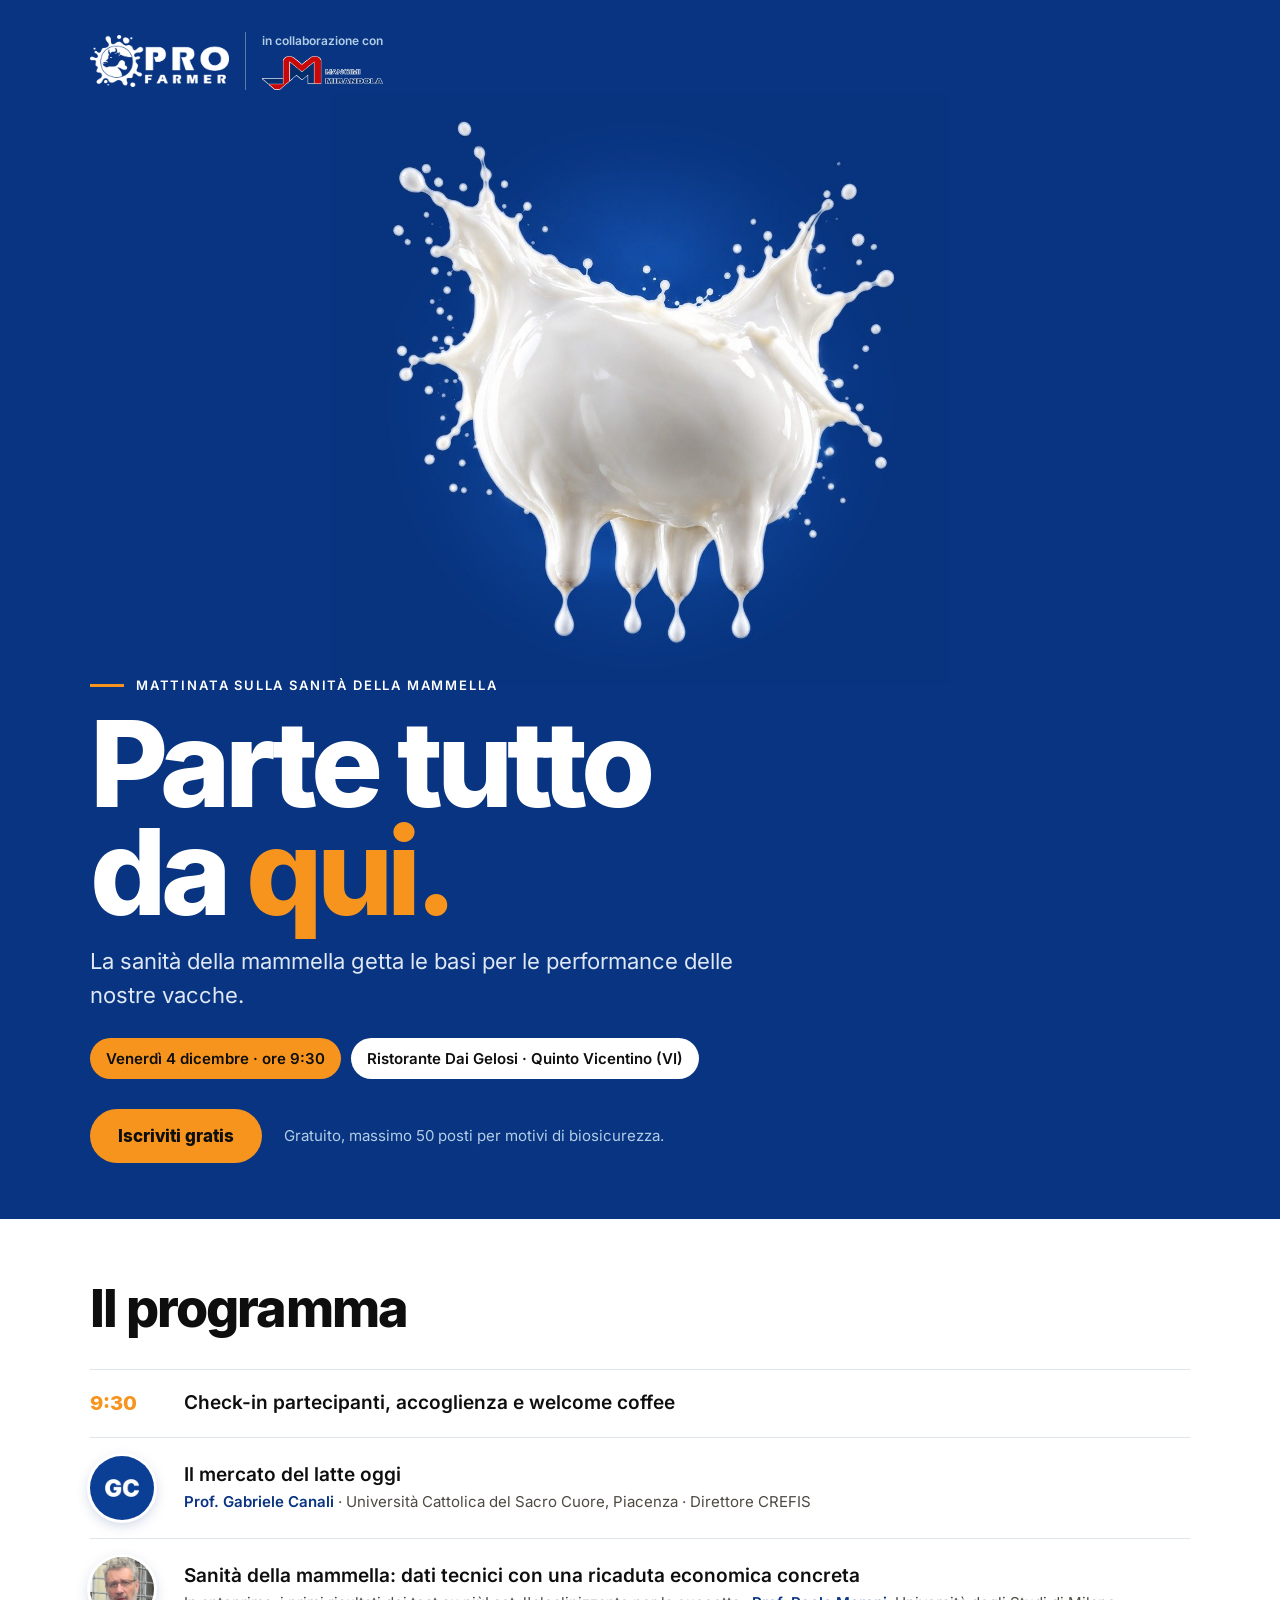
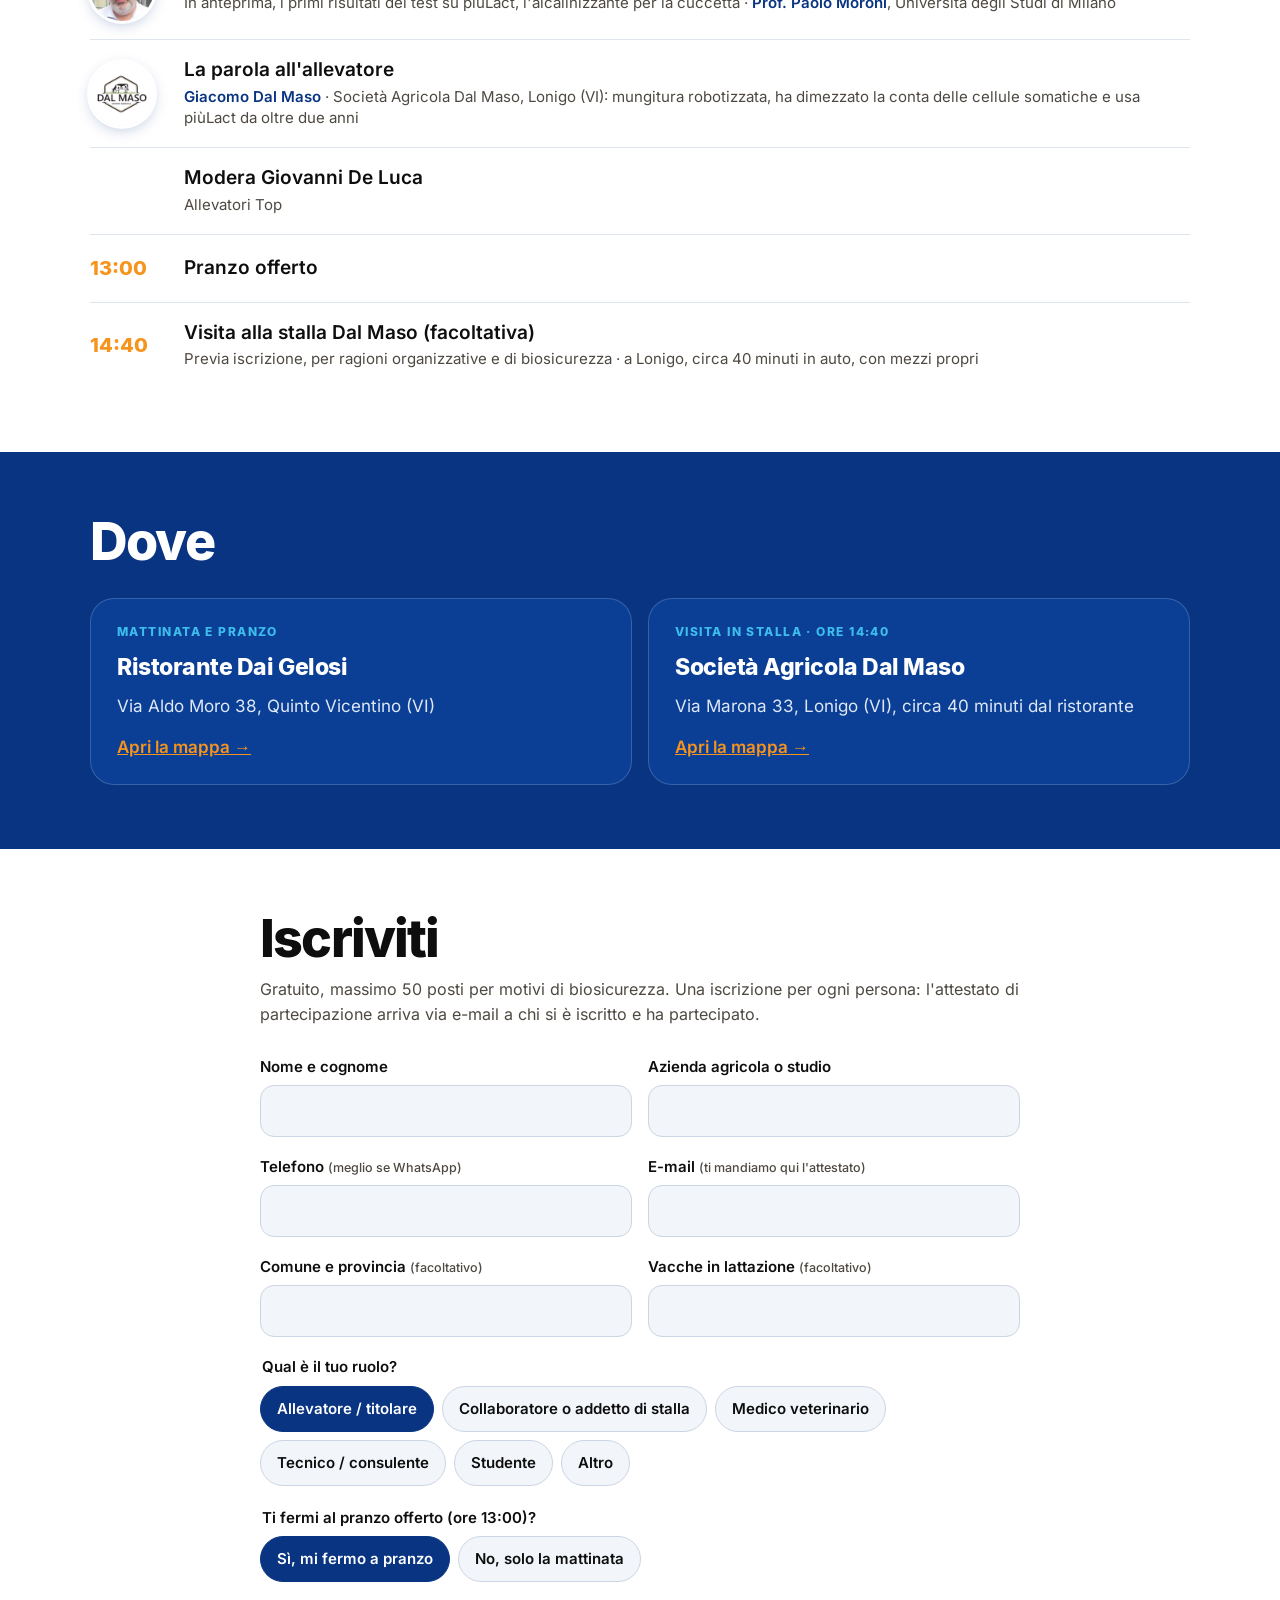
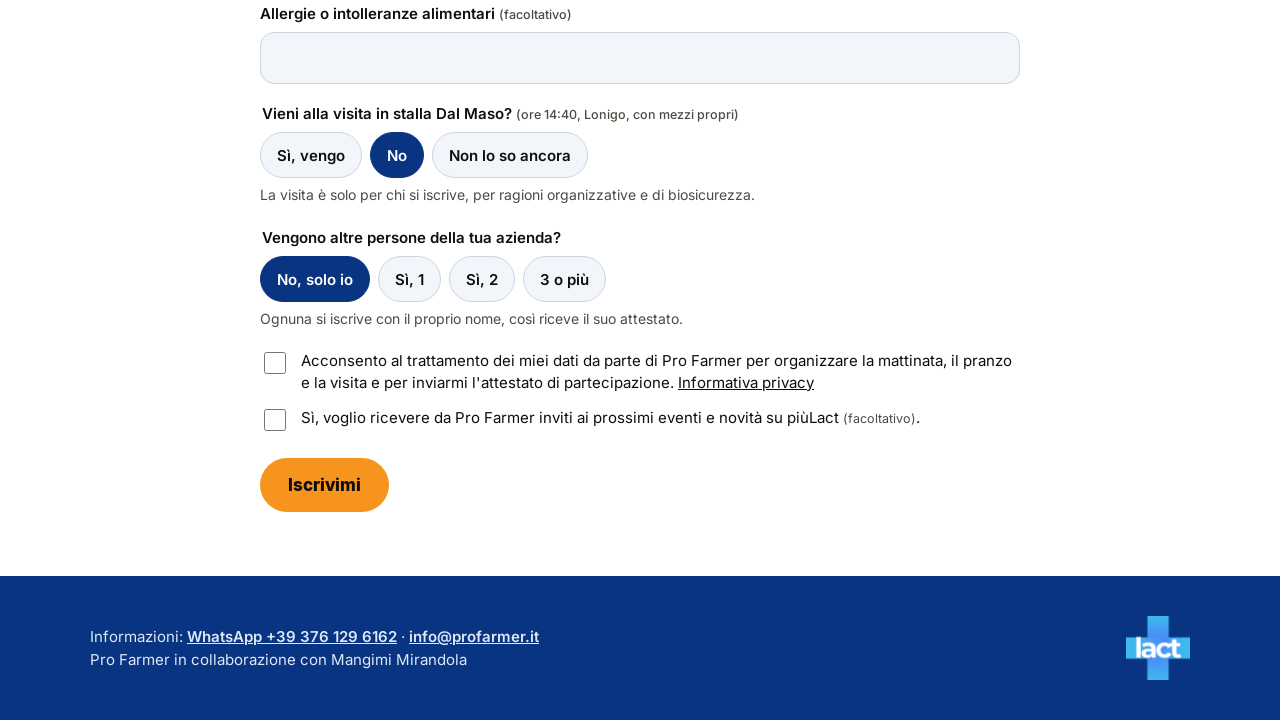
==== mammella/index.html @ c577e7bd "Pagina /mammella/: iscrizioni alla mattinata del 4/12 (Supabase) e iscritti agli eventi nella dashbo" ====
<!doctype html>
<html lang="it">
<head>
<meta charset="utf-8">
<meta name="viewport" content="width=device-width, initial-scale=1, viewport-fit=cover">
<title>Parte tutto da qui · venerdì 4 dicembre · Pro Farmer</title>
<meta name="description" content="Mattinata sulla sanità della mammella, venerdì 4 dicembre 2026 a Quinto Vicentino (VI). Pro Farmer in collaborazione con Mangimi Mirandola. Gratuito, 50 posti: iscriviti qui.">
<meta name="robots" content="noindex">
<meta name="theme-color" content="#083481">
<link rel="icon" type="image/png" sizes="32x32" href="../assets/icone/favicon-32.png">
<meta property="og:title" content="Parte tutto da qui · venerdì 4 dicembre">
<meta property="og:description" content="Mattinata sulla sanità della mammella con il prof. Canali, il prof. Moroni e l'azienda Dal Maso. Gratuito, 50 posti: iscriviti.">
<meta property="og:image" content="https://riposa.profarmer.it/mammella/anteprima.jpg">
<style>
/* Pagina di iscrizione alla mattinata del 4/12/2026, stessa grafica di locandina e social
   (Eventi/Mattinata Mammella Mirandola 2026-12-04): blu profondo, mammella di latte, arancio Pro Farmer.
   Le iscrizioni vanno alla funzione Supabase «iscrizione-evento» (tabella eventi_iscrizioni, 50 posti). */
@font-face{font-family:Inter;src:url(../assets/font/inter-400.woff2) format("woff2");font-weight:400;font-display:swap}
@font-face{font-family:Inter;src:url(../assets/font/inter-500.woff2) format("woff2");font-weight:500;font-display:swap}
@font-face{font-family:Inter;src:url(../assets/font/inter-600.woff2) format("woff2");font-weight:600 700;font-display:swap}
@font-face{font-family:Inter;src:url(../assets/font/inter-800.woff2) format("woff2");font-weight:800 900;font-display:swap}
:root{
  --blu:#083481; --blu2:#0B3F96; --notte:#05225A; --azzurro:#3DBDEC; --cielo:#B2CEE7; --arancio:#F7941D; --arancio-scuro:#E2831A;
  --inchiostro:#0E0E0E; --tenue:#4E4942; --carta:#FFFFFF; --campo:#F2F5FA; --errore:#B23A2E; --ok:#2E7D4F;
  --margine:clamp(20px,5vw,56px); --largo:1100px;
}
*{box-sizing:border-box}
html{scroll-behavior:smooth;-webkit-text-size-adjust:100%}
body{margin:0;background:var(--blu);color:#fff;font:400 17px/1.55 Inter,-apple-system,"Segoe UI",Roboto,sans-serif}
img{display:block;max-width:100%;height:auto}
a{color:inherit}
h1,h2,h3{text-wrap:balance;margin:0}
p{text-wrap:pretty}
:focus-visible{outline:3px solid var(--arancio);outline-offset:3px}
.contenitore{max-width:calc(var(--largo) + 2*var(--margine));margin:0 auto;padding:0 var(--margine)}

/* testata */
.testata{position:relative;overflow:hidden;padding:max(24px,env(safe-area-inset-top)) 0 56px}
.marchio{display:flex;align-items:center;gap:16px;padding-top:8px}
.marchio .pf{height:52px;width:auto}
.marchio .sep{width:1px;align-self:stretch;background:rgba(255,255,255,.35)}
.marchio .mm{display:flex;flex-direction:column;gap:5px}
.marchio small{font-size:12px;font-weight:600;color:var(--cielo)}
.marchio .mm img{height:34px;width:auto}
.latte{width:min(620px,100%);margin:4px auto -10px}
.occhiello{display:flex;align-items:center;gap:12px;font-size:13px;font-weight:700;letter-spacing:.14em;text-transform:uppercase}
.occhiello::before{content:"";width:34px;height:3px;background:var(--arancio);flex:none}
h1{margin-top:14px;font-size:clamp(58px,11vw,120px);font-weight:900;letter-spacing:-.05em;line-height:.9}
h1 em{font-style:normal;color:var(--arancio)}
.sotto{margin:18px 0 0;max-width:30em;font-size:clamp(18px,2vw,22px);color:#dfe8f5}
.pillole{display:flex;flex-wrap:wrap;gap:10px;margin-top:26px}
.pillola{display:inline-flex;align-items:center;padding:9px 16px;border-radius:999px;background:#fff;color:var(--inchiostro);font-weight:700;font-size:15px}
.pillola.arancio{background:var(--arancio)}
.azioni{display:flex;flex-wrap:wrap;align-items:center;gap:14px 22px;margin-top:30px}
.bottone{display:inline-flex;align-items:center;justify-content:center;min-height:54px;padding:14px 28px;border:0;border-radius:999px;background:var(--arancio);color:var(--inchiostro);font:800 17px/1.2 Inter,sans-serif;text-decoration:none;cursor:pointer;transition:background-color .2s,transform .15s}
.bottone:hover{background:var(--arancio-scuro)}
.bottone:active{transform:scale(.97)}
.bottone:disabled{opacity:.6;cursor:default}
.posti{font-size:15px;color:var(--cielo)}
.posti b{color:#fff}

section{padding:64px 0}
h2{font-size:clamp(32px,4.5vw,52px);font-weight:900;letter-spacing:-.035em;line-height:1}
.chiara{background:#fff;color:var(--inchiostro)}

/* programma */
.programma ol{list-style:none;margin:34px 0 0;padding:0}
.programma li{display:grid;grid-template-columns:76px 1fr;gap:4px 18px;align-items:center;padding:18px 0;border-top:1px solid #DFE5EE}
.programma .ora{font-weight:900;font-size:20px;color:var(--arancio)}
.programma .volto{width:64px;height:64px;border-radius:50%;object-fit:cover;box-shadow:0 0 0 3px #fff,0 4px 14px rgba(8,52,129,.25)}
.programma b{display:block;font-size:19px;line-height:1.3}
.programma small{display:block;margin-top:3px;color:var(--tenue);font-size:15px;line-height:1.45}
.programma .chi{color:var(--blu);font-weight:700}

/* dove */
.dove .due{display:grid;grid-template-columns:1fr 1fr;gap:16px;margin-top:30px}
@media(max-width:720px){.dove .due{grid-template-columns:1fr}}
.scheda{background:var(--blu2);border:1px solid rgba(255,255,255,.18);border-radius:24px;padding:24px 26px}
.scheda .tag{font-size:12px;font-weight:800;letter-spacing:.12em;text-transform:uppercase;color:var(--azzurro)}
.scheda h3{margin-top:8px;font-size:23px;font-weight:800;letter-spacing:-.02em}
.scheda p{margin:8px 0 14px;color:#dfe8f5}
.scheda a{font-weight:700;color:var(--arancio)}

/* modulo */
.modulo .contenitore{max-width:calc(760px + 2*var(--margine))}
form{margin-top:28px}
.campo{margin-bottom:18px}
.campo label,.gruppo legend{display:block;margin-bottom:7px;font-weight:700;font-size:15px}
.campo small,.gruppo legend small{font-weight:500;color:var(--tenue)}
input[type=text],input[type=email],input[type=tel],input[type=number],select{width:100%;min-height:52px;padding:12px 14px;border:1.5px solid #CBD5E3;border-radius:14px;background:var(--campo);font:500 17px Inter,sans-serif;color:var(--inchiostro)}
input:focus,select:focus{border-color:var(--blu);outline:none;background:#fff}
.due-campi{display:grid;grid-template-columns:1fr 1fr;gap:0 16px}
@media(max-width:600px){.due-campi{grid-template-columns:1fr}}
.gruppo{border:0;margin:0 0 20px;padding:0}
.scelte{display:flex;flex-wrap:wrap;gap:8px}
.scelta{position:relative}
.scelta input{position:absolute;opacity:0;inset:0}
.scelta span{display:inline-flex;align-items:center;min-height:46px;padding:10px 16px;border:1.5px solid #CBD5E3;border-radius:999px;background:var(--campo);font-weight:600;font-size:15px;cursor:pointer}
.scelta input:checked + span{border-color:var(--blu);background:var(--blu);color:#fff}
.scelta input:focus-visible + span{outline:3px solid var(--arancio);outline-offset:2px}
.nota{margin:6px 0 0;font-size:14px;color:var(--tenue)}
.consenso{display:flex;gap:12px;align-items:flex-start;margin:14px 0;font-size:15px;line-height:1.45}
.consenso input{width:22px;height:22px;margin-top:2px;flex:none;accent-color:var(--blu)}
.trappola{position:absolute;left:-9999px;height:0;overflow:hidden}
.esito{display:none;margin-top:18px;padding:18px 20px;border-radius:16px;font-weight:600}
.esito.ok{display:block;background:#E8F4EC;color:var(--ok)}
.esito.attesa{display:block;background:#FFF3E2;color:#8A4B00}
.esito.no{display:block;background:#FBEAE8;color:var(--errore)}

footer{padding:40px 0 calc(40px + env(safe-area-inset-bottom));font-size:15px;color:#dfe8f5}
footer .riga{display:flex;flex-wrap:wrap;align-items:center;justify-content:space-between;gap:20px}
footer img{height:64px;width:auto}
footer a{font-weight:700}
@media(max-width:480px){.occhiello{font-size:11px;letter-spacing:.1em}.occhiello::before{width:22px}.pillola{font-size:14px;padding:8px 13px}}
@media(prefers-reduced-motion:reduce){html{scroll-behavior:auto}.bottone{transition:none}}
</style>
</head>
<body>

<header class="testata">
  <div class="contenitore">
    <div class="marchio">
      <img class="pf" src="pf_bianco.png" alt="Pro Farmer" width="360" height="136">
      <span class="sep"></span>
      <span class="mm"><small>in collaborazione con</small><img src="mirandola.png" alt="Mangimi Mirandola" width="420" height="144"></span>
    </div>
    <img class="latte" src="latte.jpg" alt="Una mammella fatta di latte" width="1100" height="1050" fetchpriority="high">
    <div class="occhiello">Mattinata sulla sanità della mammella</div>
    <h1>Parte tutto<br>da <em>qui.</em></h1>
    <p class="sotto">La sanità della mammella getta le basi per le performance delle nostre vacche.</p>
    <div class="pillole">
      <span class="pillola arancio">Venerdì 4 dicembre · ore 9:30</span>
      <span class="pillola">Ristorante Dai Gelosi · Quinto Vicentino (VI)</span>
    </div>
    <div class="azioni">
      <a class="bottone" href="#iscriviti">Iscriviti gratis</a>
      <span class="posti" id="posti">Gratuito, massimo 50 posti per motivi di biosicurezza.</span>
    </div>
  </div>
</header>

<section class="programma chiara">
  <div class="contenitore">
    <h2>Il programma</h2>
    <ol>
      <li><span class="ora">9:30</span><div><b>Check-in partecipanti, accoglienza e welcome coffee</b></div></li>
      <li><img class="volto" src="canali.jpg" alt="Prof. Gabriele Canali" width="320" height="320"><div><b>Il mercato del latte oggi</b><small><span class="chi">Prof. Gabriele Canali</span> · Università Cattolica del Sacro Cuore, Piacenza · Direttore CREFIS</small></div></li>
      <li><img class="volto" src="moroni.jpg" alt="Prof. Paolo Moroni" width="320" height="320"><div><b>Sanità della mammella: dati tecnici con una ricaduta economica concreta</b><small>In anteprima, i primi risultati dei test su piùLact, l'alcalinizzante per la cuccetta · <span class="chi">Prof. Paolo Moroni</span>, Università degli Studi di Milano</small></div></li>
      <li><img class="volto" src="dalmaso.jpg" alt="Società Agricola Dal Maso" width="320" height="320"><div><b>La parola all'allevatore</b><small><span class="chi">Giacomo Dal Maso</span> · Società Agricola Dal Maso, Lonigo (VI): mungitura robotizzata, ha dimezzato la conta delle cellule somatiche e usa piùLact da oltre due anni</small></div></li>
      <li><span class="ora"></span><div><b>Modera Giovanni De Luca</b><small>Allevatori Top</small></div></li>
      <li><span class="ora">13:00</span><div><b>Pranzo offerto</b></div></li>
      <li><span class="ora">14:40</span><div><b>Visita alla stalla Dal Maso (facoltativa)</b><small>Previa iscrizione, per ragioni organizzative e di biosicurezza · a Lonigo, circa 40 minuti in auto, con mezzi propri</small></div></li>
    </ol>
  </div>
</section>

<section class="dove">
  <div class="contenitore">
    <h2>Dove</h2>
    <div class="due">
      <div class="scheda"><div class="tag">Mattinata e pranzo</div><h3>Ristorante Dai Gelosi</h3><p>Via Aldo Moro 38, Quinto Vicentino (VI)</p><a href="https://www.google.com/maps/search/?api=1&amp;query=Ristorante%20Dai%20Gelosi%2C%20via%20Aldo%20Moro%2038%2C%20Quinto%20Vicentino%20VI" target="_blank" rel="noopener">Apri la mappa →</a></div>
      <div class="scheda"><div class="tag">Visita in stalla · ore 14:40</div><h3>Società Agricola Dal Maso</h3><p>Via Marona 33, Lonigo (VI), circa 40 minuti dal ristorante</p><a href="https://maps.google.com/?q=45.404060,11.395239" target="_blank" rel="noopener">Apri la mappa →</a></div>
    </div>
  </div>
</section>

<section class="modulo chiara" id="iscriviti">
  <div class="contenitore">
    <h2>Iscriviti</h2>
    <p class="nota" style="font-size:16px;margin-top:12px">Gratuito, massimo 50 posti per motivi di biosicurezza. Una iscrizione per ogni persona: l'attestato di partecipazione arriva via e-mail a chi si è iscritto e ha partecipato.</p>
    <form id="modulo" novalidate>
      <div class="due-campi">
        <div class="campo"><label for="nome">Nome e cognome</label><input id="nome" name="nome" type="text" autocomplete="name" required maxlength="120"></div>
        <div class="campo"><label for="azienda">Azienda agricola o studio</label><input id="azienda" name="azienda" type="text" autocomplete="organization" required maxlength="200"></div>
        <div class="campo"><label for="telefono">Telefono <small>(meglio se WhatsApp)</small></label><input id="telefono" name="telefono" type="tel" autocomplete="tel" inputmode="tel" required maxlength="40"></div>
        <div class="campo"><label for="email">E-mail <small>(ti mandiamo qui l'attestato)</small></label><input id="email" name="email" type="email" autocomplete="email" inputmode="email" required maxlength="200"></div>
        <div class="campo"><label for="comune">Comune e provincia <small>(facoltativo)</small></label><input id="comune" name="comune" type="text" autocomplete="address-level2" maxlength="120"></div>
        <div class="campo"><label for="vacche">Vacche in lattazione <small>(facoltativo)</small></label><input id="vacche" name="vacche" type="number" inputmode="numeric" min="0" max="20000"></div>
      </div>
      <fieldset class="gruppo"><legend>Qual è il tuo ruolo?</legend><div class="scelte">
        <label class="scelta"><input type="radio" name="ruolo" value="allevatore" checked><span>Allevatore / titolare</span></label>
        <label class="scelta"><input type="radio" name="ruolo" value="collaboratore"><span>Collaboratore o addetto di stalla</span></label>
        <label class="scelta"><input type="radio" name="ruolo" value="veterinario"><span>Medico veterinario</span></label>
        <label class="scelta"><input type="radio" name="ruolo" value="tecnico"><span>Tecnico / consulente</span></label>
        <label class="scelta"><input type="radio" name="ruolo" value="studente"><span>Studente</span></label>
        <label class="scelta"><input type="radio" name="ruolo" value="altro"><span>Altro</span></label>
      </div><div class="campo" id="campo-altro" hidden style="margin-top:10px"><input id="ruolo_altro" name="ruolo_altro" type="text" maxlength="80" placeholder="Scrivi il tuo ruolo" aria-label="Il tuo ruolo"></div></fieldset>
      <fieldset class="gruppo"><legend>Ti fermi al pranzo offerto (ore 13:00)?</legend><div class="scelte">
        <label class="scelta"><input type="radio" name="pranzo" value="si" checked><span>Sì, mi fermo a pranzo</span></label>
        <label class="scelta"><input type="radio" name="pranzo" value="no"><span>No, solo la mattinata</span></label>
      </div></fieldset>
      <div class="campo" id="campo-allergie"><label for="allergie">Allergie o intolleranze alimentari <small>(facoltativo)</small></label><input id="allergie" name="allergie" type="text" maxlength="300"></div>
      <fieldset class="gruppo"><legend>Vieni alla visita in stalla Dal Maso? <small>(ore 14:40, Lonigo, con mezzi propri)</small></legend><div class="scelte">
        <label class="scelta"><input type="radio" name="visita" value="si"><span>Sì, vengo</span></label>
        <label class="scelta"><input type="radio" name="visita" value="no" checked><span>No</span></label>
        <label class="scelta"><input type="radio" name="visita" value="forse"><span>Non lo so ancora</span></label>
      </div><p class="nota">La visita è solo per chi si iscrive, per ragioni organizzative e di biosicurezza.</p></fieldset>
      <fieldset class="gruppo"><legend>Vengono altre persone della tua azienda?</legend><div class="scelte">
        <label class="scelta"><input type="radio" name="altri" value="0" checked><span>No, solo io</span></label>
        <label class="scelta"><input type="radio" name="altri" value="1"><span>Sì, 1</span></label>
        <label class="scelta"><input type="radio" name="altri" value="2"><span>Sì, 2</span></label>
        <label class="scelta"><input type="radio" name="altri" value="3"><span>3 o più</span></label>
      </div><p class="nota">Ognuna si iscrive con il proprio nome, così riceve il suo attestato.</p></fieldset>
      <label class="consenso"><input type="checkbox" id="privacy" required><span>Acconsento al trattamento dei miei dati da parte di Pro Farmer per organizzare la mattinata, il pranzo e la visita e per inviarmi l'attestato di partecipazione. <a href="https://www.iubenda.com/privacy-policy/12376136" target="_blank" rel="noopener">Informativa privacy</a></span></label>
      <label class="consenso"><input type="checkbox" id="novita"><span>Sì, voglio ricevere da Pro Farmer inviti ai prossimi eventi e novità su piùLact <small style="color:var(--tenue)">(facoltativo)</small>.</span></label>
      <div class="trappola" aria-hidden="true"><label for="sito">Lascia vuoto</label><input id="sito" name="sito" type="text" tabindex="-1" autocomplete="off"></div>
      <button class="bottone" type="submit" id="invia" style="margin-top:10px">Iscrivimi</button>
      <div class="esito" id="esito" role="status" aria-live="polite"></div>
    </form>
  </div>
</section>

<footer>
  <div class="contenitore riga">
    <div>Informazioni: <a href="https://wa.me/393761296162">WhatsApp +39 376 129 6162</a> · <a href="mailto:info@profarmer.it">info@profarmer.it</a><br>Pro Farmer in collaborazione con Mangimi Mirandola</div>
    <img src="piulact.png" alt="piùLact" width="260" height="260">
  </div>
</footer>

<script>
(function () {
  var URL_FUNZIONE = 'https://gmhmxybqmkcmnbjdnslz.supabase.co/functions/v1/iscrizione-evento';
  var EVENTO = 'mammella-2026-12-04';
  var $ = function (id) { return document.getElementById(id); };
  var modulo = $('modulo'), esito = $('esito'), invia = $('invia');

  // posti liberi
  fetch(URL_FUNZIONE + '?evento=' + EVENTO).then(function (r) { return r.json(); }).then(function (d) {
    if (!d || !d.ok) return;
    if (!d.aperto) { $('posti').innerHTML = '<b>Iscrizioni chiuse.</b> Scrivici su WhatsApp.'; invia.disabled = true; return; }
    if (d.liberi === 0) $('posti').innerHTML = '<b>Posti esauriti:</b> iscrivendoti entri in lista d’attesa.';
    else if (d.liberi != null && d.liberi <= 20) $('posti').innerHTML = 'Restano <b>' + d.liberi + ' posti</b> su ' + d.posti + '.';
  }).catch(function () {});

  // campi che compaiono solo quando servono
  function aggiorna() {
    var ruolo = modulo.querySelector('input[name=ruolo]:checked').value;
    $('campo-altro').hidden = ruolo !== 'altro';
    $('campo-allergie').hidden = modulo.querySelector('input[name=pranzo]:checked').value !== 'si';
  }
  modulo.addEventListener('change', aggiorna); aggiorna();

  function mostra(tipo, testo) { esito.className = 'esito ' + tipo; esito.textContent = testo; }
  function valore(n) { var c = modulo.querySelector('input[name=' + n + ']:checked'); return c ? c.value : ''; }

  modulo.addEventListener('submit', function (ev) {
    ev.preventDefault();
    var d = {
      evento: EVENTO, nome: $('nome').value, azienda: $('azienda').value, telefono: $('telefono').value, email: $('email').value,
      comune: $('comune').value, vacche: $('vacche').value, ruolo: valore('ruolo'), ruolo_altro: $('ruolo_altro').value,
      pranzo: valore('pranzo'), allergie: $('allergie').value, visita: valore('visita'), altri: valore('altri'),
      privacy: $('privacy').checked, consenso_novita: $('novita').checked, sito: $('sito').value
    };
    if (!d.nome.trim()) { $('nome').focus(); return mostra('no', 'Scrivi nome e cognome.'); }
    if (!d.azienda.trim()) { $('azienda').focus(); return mostra('no', 'Scrivi l’azienda agricola o lo studio.'); }
    if (d.telefono.replace(/\D/g, '').length < 6) { $('telefono').focus(); return mostra('no', 'Il telefono non sembra giusto.'); }
    if (!/^[^@\s]+@[^@\s]+\.[^@\s]+$/.test(d.email.trim())) { $('email').focus(); return mostra('no', 'L’e-mail non sembra giusta: ci mandiamo l’attestato.'); }
    if (!d.privacy) return mostra('no', 'Serve il consenso al trattamento dei dati per iscriverti.');
    invia.disabled = true; invia.textContent = 'Invio…';
    fetch(URL_FUNZIONE, { method: 'POST', headers: { 'Content-Type': 'application/json' }, body: JSON.stringify(d) })
      .then(function (r) { return r.json(); })
      .then(function (r) {
        if (!r.ok) { invia.disabled = false; invia.textContent = 'Iscrivimi'; return mostra('no', r.motivo || 'Non salvato: riprova tra poco.'); }
        modulo.querySelectorAll('input,button').forEach(function (x) { x.disabled = true; });
        invia.textContent = 'Fatto';
        if (r.lista_attesa) mostra('attesa', 'Grazie! I 50 posti sono già presi: sei in lista d’attesa. Se si libera un posto ti scriviamo subito.');
        else mostra('ok', 'Grazie, sei iscritto! ' + (r.email ? 'Ti abbiamo mandato il riepilogo via e-mail (guarda anche nella posta indesiderata).' : 'Ti scriviamo noi con il riepilogo.'));
      })
      .catch(function () { invia.disabled = false; invia.textContent = 'Iscrivimi'; mostra('no', 'Non riesco a collegarmi: controlla la rete e riprova.'); });
  });
})();
</script>
</body>
</html>
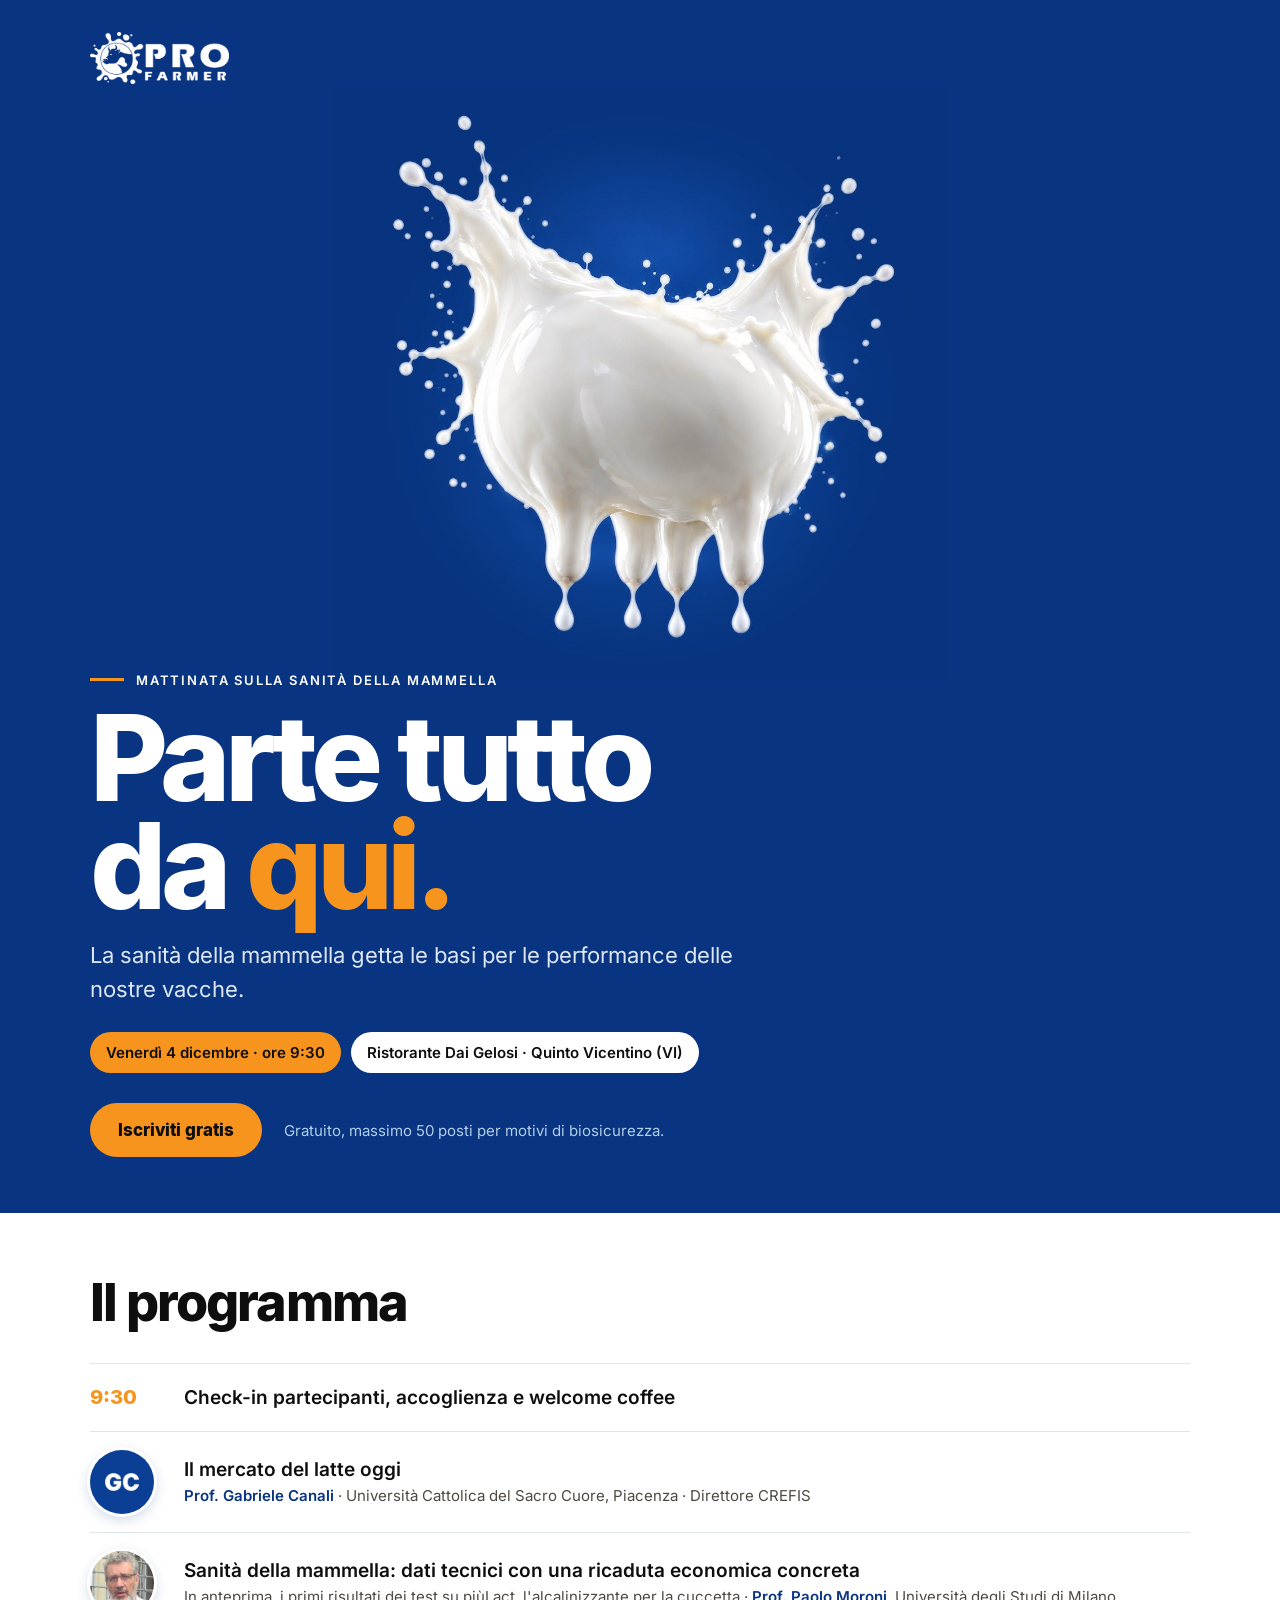
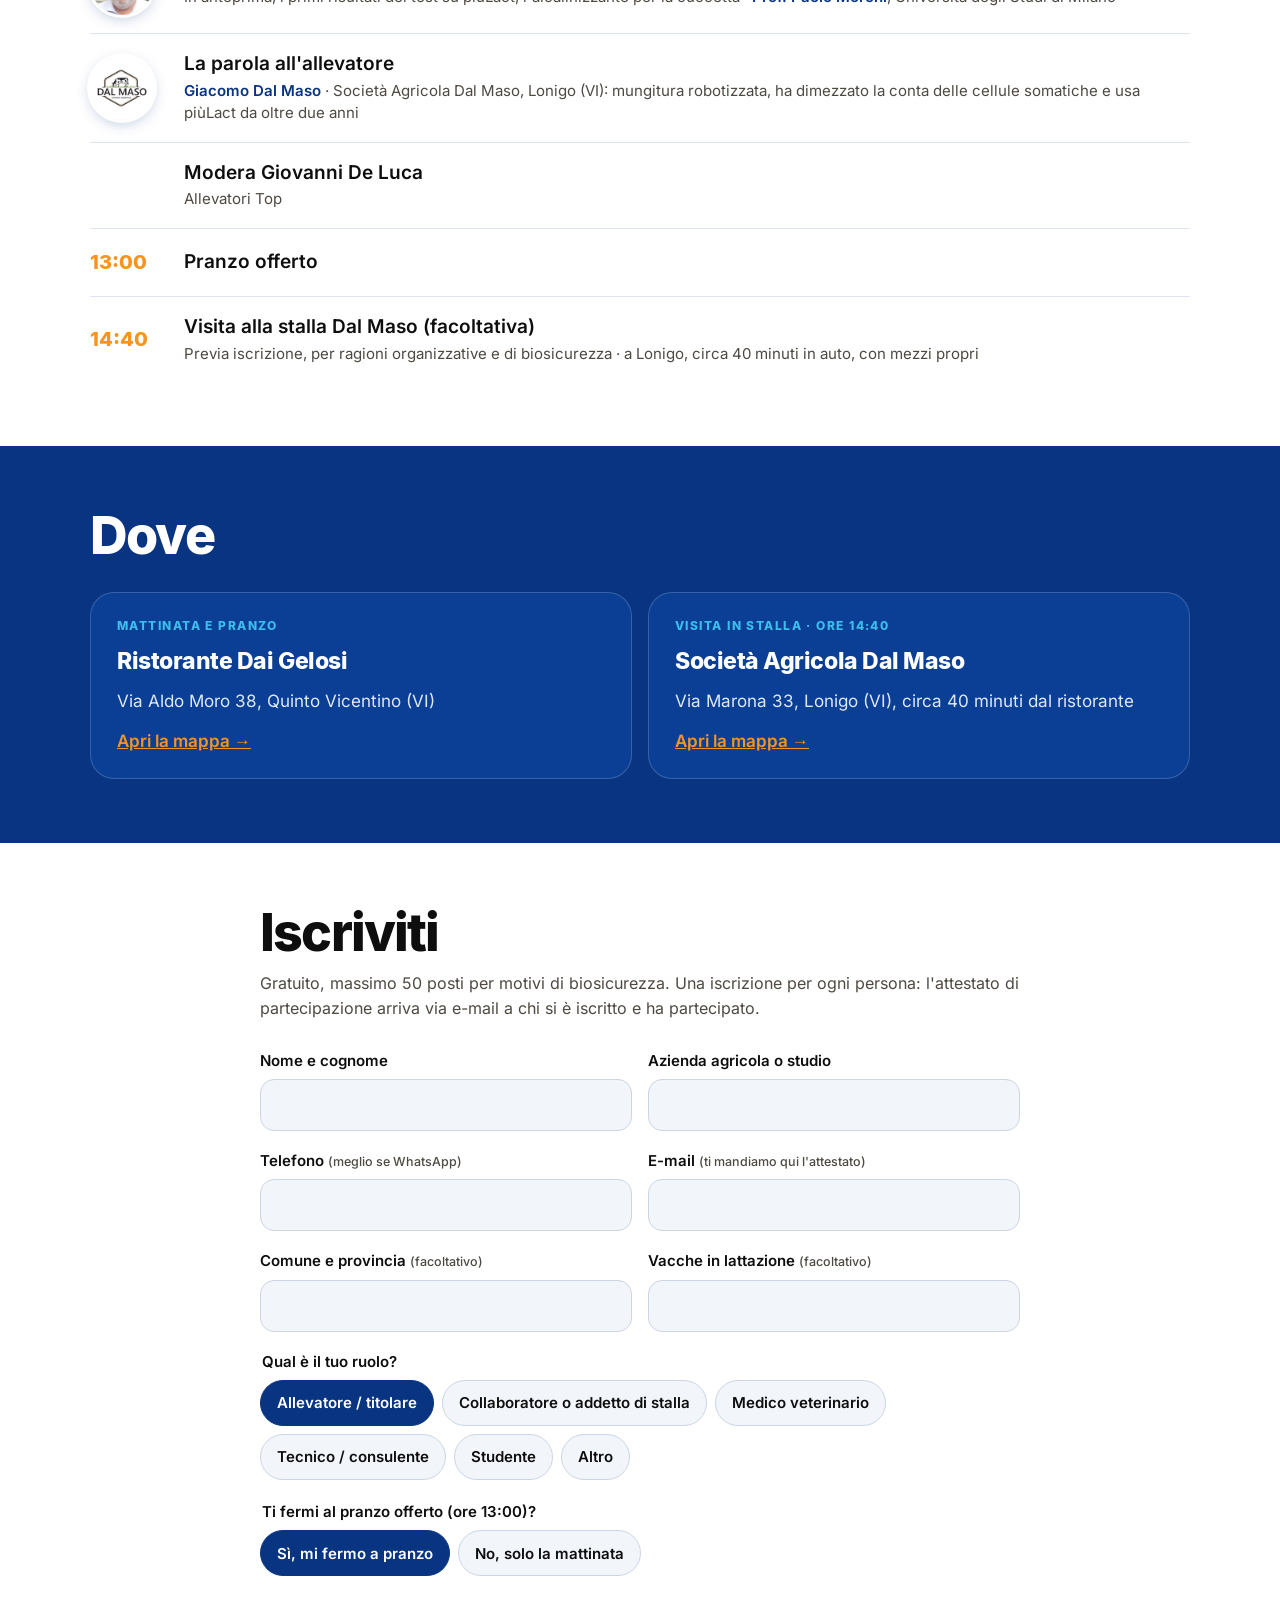
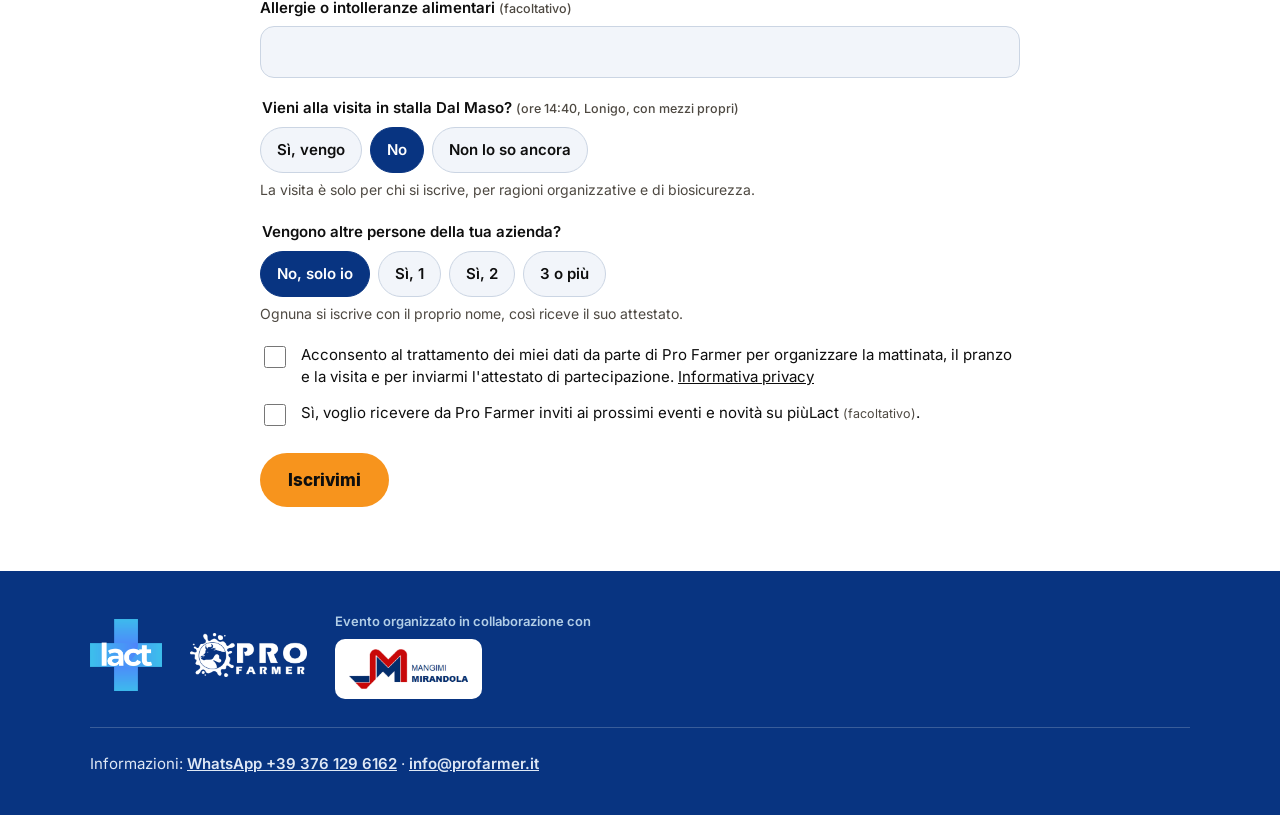
==== commit 1d8dfef6: "Pagina /mammella/: Mangimi Mirandola nel footer con il logo originale, in testata solo Pro Farmer Co" ====
--- a/mammella/index.html
+++ b/mammella/index.html
@@ -38,10 +38,6 @@
 .testata{position:relative;overflow:hidden;padding:max(24px,env(safe-area-inset-top)) 0 56px}
 .marchio{display:flex;align-items:center;gap:16px;padding-top:8px}
 .marchio .pf{height:52px;width:auto}
-.marchio .sep{width:1px;align-self:stretch;background:rgba(255,255,255,.35)}
-.marchio .mm{display:flex;flex-direction:column;gap:5px}
-.marchio small{font-size:12px;font-weight:600;color:var(--cielo)}
-.marchio .mm img{height:34px;width:auto}
 .latte{width:min(620px,100%);margin:4px auto -10px}
 .occhiello{display:flex;align-items:center;gap:12px;font-size:13px;font-weight:700;letter-spacing:.14em;text-transform:uppercase}
 .occhiello::before{content:"";width:34px;height:3px;background:var(--arancio);flex:none}
@@ -108,8 +104,13 @@
 .esito.no{display:block;background:#FBEAE8;color:var(--errore)}
 
 footer{padding:40px 0 calc(40px + env(safe-area-inset-bottom));font-size:15px;color:#dfe8f5}
-footer .riga{display:flex;flex-wrap:wrap;align-items:center;justify-content:space-between;gap:20px}
-footer img{height:64px;width:auto}
+footer .loghi{display:flex;flex-wrap:wrap;align-items:center;gap:20px 28px;padding-bottom:28px;border-bottom:1px solid rgba(255,255,255,.2);margin-bottom:24px}
+footer .loghi .piulact{height:72px;width:auto}
+footer .loghi .pf{height:44px;width:auto}
+/* il logo Mangimi Mirandola resta com'è, sul suo fondo bianco */
+footer .collab{display:flex;flex-direction:column;gap:8px;font-size:13px;font-weight:600;color:var(--cielo)}
+footer .collab span{background:#fff;border-radius:10px;padding:10px 14px;align-self:flex-start}
+footer .collab img{height:40px;width:auto}
 footer a{font-weight:700}
 @media(max-width:480px){.occhiello{font-size:11px;letter-spacing:.1em}.occhiello::before{width:22px}.pillola{font-size:14px;padding:8px 13px}}
 @media(prefers-reduced-motion:reduce){html{scroll-behavior:auto}.bottone{transition:none}}
@@ -121,8 +122,6 @@
   <div class="contenitore">
     <div class="marchio">
       <img class="pf" src="pf_bianco.png" alt="Pro Farmer" width="360" height="136">
-      <span class="sep"></span>
-      <span class="mm"><small>in collaborazione con</small><img src="mirandola.png" alt="Mangimi Mirandola" width="420" height="144"></span>
     </div>
     <img class="latte" src="latte.jpg" alt="Una mammella fatta di latte" width="1100" height="1050" fetchpriority="high">
     <div class="occhiello">Mattinata sulla sanità della mammella</div>
@@ -211,9 +210,13 @@
 </section>
 
 <footer>
-  <div class="contenitore riga">
-    <div>Informazioni: <a href="https://wa.me/393761296162">WhatsApp +39 376 129 6162</a> · <a href="mailto:info@profarmer.it">info@profarmer.it</a><br>Pro Farmer in collaborazione con Mangimi Mirandola</div>
-    <img src="piulact.png" alt="piùLact" width="260" height="260">
+  <div class="contenitore">
+    <div class="loghi">
+      <img class="piulact" src="piulact.png" alt="piùLact" width="260" height="260">
+      <img class="pf" src="pf_bianco.png" alt="Pro Farmer" width="360" height="136">
+      <div class="collab">Evento organizzato in collaborazione con<span><img src="mirandola_originale.png" alt="Mangimi Mirandola" width="720" height="242"></span></div>
+    </div>
+    <div>Informazioni: <a href="https://wa.me/393761296162">WhatsApp +39 376 129 6162</a> · <a href="mailto:info@profarmer.it">info@profarmer.it</a></div>
   </div>
 </footer>
 
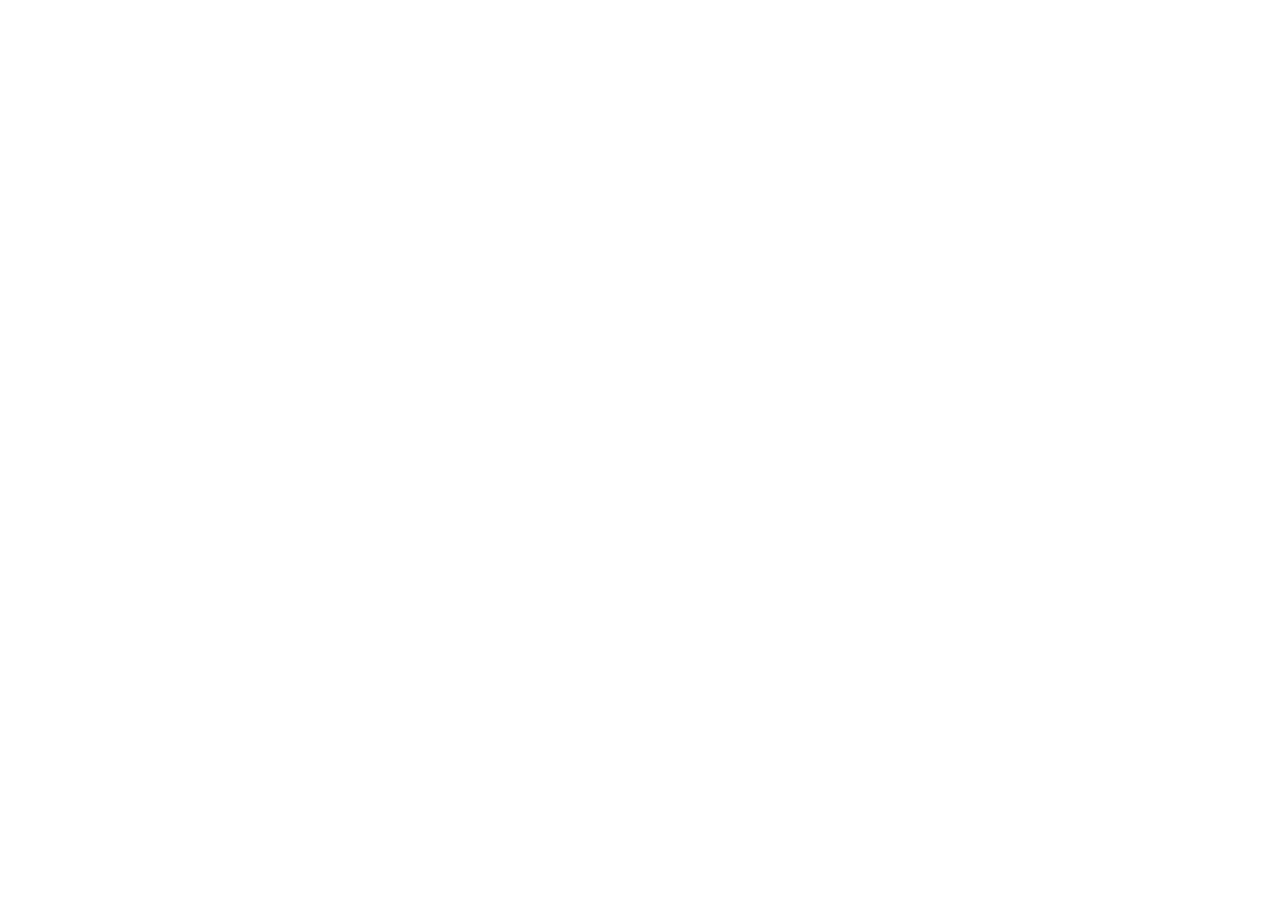
==== commit 6f4fb784: "Pagina /mammella/: rimanda a eventi.profarmer.it/mammella/ (gli eventi Pro Farmer hanno il loro sito" ====
--- a/mammella/index.html
+++ b/mammella/index.html
@@ -2,276 +2,13 @@
 <html lang="it">
 <head>
 <meta charset="utf-8">
-<meta name="viewport" content="width=device-width, initial-scale=1, viewport-fit=cover">
-<title>Parte tutto da qui · venerdì 4 dicembre · Pro Farmer</title>
-<meta name="description" content="Mattinata sulla sanità della mammella, venerdì 4 dicembre 2026 a Quinto Vicentino (VI). Pro Farmer in collaborazione con Mangimi Mirandola. Gratuito, 50 posti: iscriviti qui.">
-<meta name="robots" content="noindex">
-<meta name="theme-color" content="#083481">
-<link rel="icon" type="image/png" sizes="32x32" href="../assets/icone/favicon-32.png">
-<meta property="og:title" content="Parte tutto da qui · venerdì 4 dicembre">
-<meta property="og:description" content="Mattinata sulla sanità della mammella con il prof. Canali, il prof. Moroni e l'azienda Dal Maso. Gratuito, 50 posti: iscriviti.">
-<meta property="og:image" content="https://riposa.profarmer.it/mammella/anteprima.jpg">
-<style>
-/* Pagina di iscrizione alla mattinata del 4/12/2026, stessa grafica di locandina e social
-   (Eventi/Mattinata Mammella Mirandola 2026-12-04): blu profondo, mammella di latte, arancio Pro Farmer.
-   Le iscrizioni vanno alla funzione Supabase «iscrizione-evento» (tabella eventi_iscrizioni, 50 posti). */
-@font-face{font-family:Inter;src:url(../assets/font/inter-400.woff2) format("woff2");font-weight:400;font-display:swap}
-@font-face{font-family:Inter;src:url(../assets/font/inter-500.woff2) format("woff2");font-weight:500;font-display:swap}
-@font-face{font-family:Inter;src:url(../assets/font/inter-600.woff2) format("woff2");font-weight:600 700;font-display:swap}
-@font-face{font-family:Inter;src:url(../assets/font/inter-800.woff2) format("woff2");font-weight:800 900;font-display:swap}
-:root{
-  --blu:#083481; --blu2:#0B3F96; --notte:#05225A; --azzurro:#3DBDEC; --cielo:#B2CEE7; --arancio:#F7941D; --arancio-scuro:#E2831A;
-  --inchiostro:#0E0E0E; --tenue:#4E4942; --carta:#FFFFFF; --campo:#F2F5FA; --errore:#B23A2E; --ok:#2E7D4F;
-  --margine:clamp(20px,5vw,56px); --largo:1100px;
-}
-*{box-sizing:border-box}
-html{scroll-behavior:smooth;-webkit-text-size-adjust:100%}
-body{margin:0;background:var(--blu);color:#fff;font:400 17px/1.55 Inter,-apple-system,"Segoe UI",Roboto,sans-serif}
-img{display:block;max-width:100%;height:auto}
-a{color:inherit}
-h1,h2,h3{text-wrap:balance;margin:0}
-p{text-wrap:pretty}
-:focus-visible{outline:3px solid var(--arancio);outline-offset:3px}
-.contenitore{max-width:calc(var(--largo) + 2*var(--margine));margin:0 auto;padding:0 var(--margine)}
-
-/* testata */
-.testata{position:relative;overflow:hidden;padding:max(24px,env(safe-area-inset-top)) 0 56px}
-.marchio{display:flex;align-items:center;gap:16px;padding-top:8px}
-.marchio .pf{height:52px;width:auto}
-.latte{width:min(620px,100%);margin:4px auto -10px}
-.occhiello{display:flex;align-items:center;gap:12px;font-size:13px;font-weight:700;letter-spacing:.14em;text-transform:uppercase}
-.occhiello::before{content:"";width:34px;height:3px;background:var(--arancio);flex:none}
-h1{margin-top:14px;font-size:clamp(58px,11vw,120px);font-weight:900;letter-spacing:-.05em;line-height:.9}
-h1 em{font-style:normal;color:var(--arancio)}
-.sotto{margin:18px 0 0;max-width:30em;font-size:clamp(18px,2vw,22px);color:#dfe8f5}
-.pillole{display:flex;flex-wrap:wrap;gap:10px;margin-top:26px}
-.pillola{display:inline-flex;align-items:center;padding:9px 16px;border-radius:999px;background:#fff;color:var(--inchiostro);font-weight:700;font-size:15px}
-.pillola.arancio{background:var(--arancio)}
-.azioni{display:flex;flex-wrap:wrap;align-items:center;gap:14px 22px;margin-top:30px}
-.bottone{display:inline-flex;align-items:center;justify-content:center;min-height:54px;padding:14px 28px;border:0;border-radius:999px;background:var(--arancio);color:var(--inchiostro);font:800 17px/1.2 Inter,sans-serif;text-decoration:none;cursor:pointer;transition:background-color .2s,transform .15s}
-.bottone:hover{background:var(--arancio-scuro)}
-.bottone:active{transform:scale(.97)}
-.bottone:disabled{opacity:.6;cursor:default}
-.posti{font-size:15px;color:var(--cielo)}
-.posti b{color:#fff}
-
-section{padding:64px 0}
-h2{font-size:clamp(32px,4.5vw,52px);font-weight:900;letter-spacing:-.035em;line-height:1}
-.chiara{background:#fff;color:var(--inchiostro)}
-
-/* programma */
-.programma ol{list-style:none;margin:34px 0 0;padding:0}
-.programma li{display:grid;grid-template-columns:76px 1fr;gap:4px 18px;align-items:center;padding:18px 0;border-top:1px solid #DFE5EE}
-.programma .ora{font-weight:900;font-size:20px;color:var(--arancio)}
-.programma .volto{width:64px;height:64px;border-radius:50%;object-fit:cover;box-shadow:0 0 0 3px #fff,0 4px 14px rgba(8,52,129,.25)}
-.programma b{display:block;font-size:19px;line-height:1.3}
-.programma small{display:block;margin-top:3px;color:var(--tenue);font-size:15px;line-height:1.45}
-.programma .chi{color:var(--blu);font-weight:700}
-
-/* dove */
-.dove .due{display:grid;grid-template-columns:1fr 1fr;gap:16px;margin-top:30px}
-@media(max-width:720px){.dove .due{grid-template-columns:1fr}}
-.scheda{background:var(--blu2);border:1px solid rgba(255,255,255,.18);border-radius:24px;padding:24px 26px}
-.scheda .tag{font-size:12px;font-weight:800;letter-spacing:.12em;text-transform:uppercase;color:var(--azzurro)}
-.scheda h3{margin-top:8px;font-size:23px;font-weight:800;letter-spacing:-.02em}
-.scheda p{margin:8px 0 14px;color:#dfe8f5}
-.scheda a{font-weight:700;color:var(--arancio)}
-
-/* modulo */
-.modulo .contenitore{max-width:calc(760px + 2*var(--margine))}
-form{margin-top:28px}
-.campo{margin-bottom:18px}
-.campo label,.gruppo legend{display:block;margin-bottom:7px;font-weight:700;font-size:15px}
-.campo small,.gruppo legend small{font-weight:500;color:var(--tenue)}
-input[type=text],input[type=email],input[type=tel],input[type=number],select{width:100%;min-height:52px;padding:12px 14px;border:1.5px solid #CBD5E3;border-radius:14px;background:var(--campo);font:500 17px Inter,sans-serif;color:var(--inchiostro)}
-input:focus,select:focus{border-color:var(--blu);outline:none;background:#fff}
-.due-campi{display:grid;grid-template-columns:1fr 1fr;gap:0 16px}
-@media(max-width:600px){.due-campi{grid-template-columns:1fr}}
-.gruppo{border:0;margin:0 0 20px;padding:0}
-.scelte{display:flex;flex-wrap:wrap;gap:8px}
-.scelta{position:relative}
-.scelta input{position:absolute;opacity:0;inset:0}
-.scelta span{display:inline-flex;align-items:center;min-height:46px;padding:10px 16px;border:1.5px solid #CBD5E3;border-radius:999px;background:var(--campo);font-weight:600;font-size:15px;cursor:pointer}
-.scelta input:checked + span{border-color:var(--blu);background:var(--blu);color:#fff}
-.scelta input:focus-visible + span{outline:3px solid var(--arancio);outline-offset:2px}
-.nota{margin:6px 0 0;font-size:14px;color:var(--tenue)}
-.consenso{display:flex;gap:12px;align-items:flex-start;margin:14px 0;font-size:15px;line-height:1.45}
-.consenso input{width:22px;height:22px;margin-top:2px;flex:none;accent-color:var(--blu)}
-.trappola{position:absolute;left:-9999px;height:0;overflow:hidden}
-.esito{display:none;margin-top:18px;padding:18px 20px;border-radius:16px;font-weight:600}
-.esito.ok{display:block;background:#E8F4EC;color:var(--ok)}
-.esito.attesa{display:block;background:#FFF3E2;color:#8A4B00}
-.esito.no{display:block;background:#FBEAE8;color:var(--errore)}
-
-footer{padding:40px 0 calc(40px + env(safe-area-inset-bottom));font-size:15px;color:#dfe8f5}
-footer .loghi{display:flex;flex-wrap:wrap;align-items:center;gap:20px 28px;padding-bottom:28px;border-bottom:1px solid rgba(255,255,255,.2);margin-bottom:24px}
-footer .loghi .piulact{height:72px;width:auto}
-footer .loghi .pf{height:44px;width:auto}
-/* il logo Mangimi Mirandola resta com'è, sul suo fondo bianco */
-footer .collab{display:flex;flex-direction:column;gap:8px;font-size:13px;font-weight:600;color:var(--cielo)}
-footer .collab span{background:#fff;border-radius:10px;padding:10px 14px;align-self:flex-start}
-footer .collab img{height:40px;width:auto}
-footer a{font-weight:700}
-@media(max-width:480px){.occhiello{font-size:11px;letter-spacing:.1em}.occhiello::before{width:22px}.pillola{font-size:14px;padding:8px 13px}}
-@media(prefers-reduced-motion:reduce){html{scroll-behavior:auto}.bottone{transition:none}}
-</style>
+<meta name="viewport" content="width=device-width,initial-scale=1">
+<title>Parte tutto da qui · Eventi Pro Farmer</title>
+<!-- Dal 5/11/2026 la pagina dell'evento sta su eventi.profarmer.it: qui resta solo il rimando, per chi ha il link vecchio -->
+<link rel="canonical" href="https://eventi.profarmer.it/mammella/">
+<meta http-equiv="refresh" content="0; url=https://eventi.profarmer.it/mammella/">
+<script>location.replace('https://eventi.profarmer.it/mammella/' + location.search + location.hash);</script>
+<style>body{margin:0;min-height:100vh;display:grid;place-items:center;background:#083481;color:#fff;font-family:system-ui,-apple-system,sans-serif;text-align:center;padding:24px}a{color:#F7941D;font-weight:700}</style>
 </head>
-<body>
-
-<header class="testata">
-  <div class="contenitore">
-    <div class="marchio">
-      <img class="pf" src="pf_bianco.png" alt="Pro Farmer" width="360" height="136">
-    </div>
-    <img class="latte" src="latte.jpg" alt="Una mammella fatta di latte" width="1100" height="1050" fetchpriority="high">
-    <div class="occhiello">Mattinata sulla sanità della mammella</div>
-    <h1>Parte tutto<br>da <em>qui.</em></h1>
-    <p class="sotto">La sanità della mammella getta le basi per le performance delle nostre vacche.</p>
-    <div class="pillole">
-      <span class="pillola arancio">Venerdì 4 dicembre · ore 9:30</span>
-      <span class="pillola">Ristorante Dai Gelosi · Quinto Vicentino (VI)</span>
-    </div>
-    <div class="azioni">
-      <a class="bottone" href="#iscriviti">Iscriviti gratis</a>
-      <span class="posti" id="posti">Gratuito, massimo 50 posti per motivi di biosicurezza.</span>
-    </div>
-  </div>
-</header>
-
-<section class="programma chiara">
-  <div class="contenitore">
-    <h2>Il programma</h2>
-    <ol>
-      <li><span class="ora">9:30</span><div><b>Check-in partecipanti, accoglienza e welcome coffee</b></div></li>
-      <li><img class="volto" src="canali.jpg" alt="Prof. Gabriele Canali" width="320" height="320"><div><b>Il mercato del latte oggi</b><small><span class="chi">Prof. Gabriele Canali</span> · Università Cattolica del Sacro Cuore, Piacenza · Direttore CREFIS</small></div></li>
-      <li><img class="volto" src="moroni.jpg" alt="Prof. Paolo Moroni" width="320" height="320"><div><b>Sanità della mammella: dati tecnici con una ricaduta economica concreta</b><small>In anteprima, i primi risultati dei test su piùLact, l'alcalinizzante per la cuccetta · <span class="chi">Prof. Paolo Moroni</span>, Università degli Studi di Milano</small></div></li>
-      <li><img class="volto" src="dalmaso.jpg" alt="Società Agricola Dal Maso" width="320" height="320"><div><b>La parola all'allevatore</b><small><span class="chi">Giacomo Dal Maso</span> · Società Agricola Dal Maso, Lonigo (VI): mungitura robotizzata, ha dimezzato la conta delle cellule somatiche e usa piùLact da oltre due anni</small></div></li>
-      <li><span class="ora"></span><div><b>Modera Giovanni De Luca</b><small>Allevatori Top</small></div></li>
-      <li><span class="ora">13:00</span><div><b>Pranzo offerto</b></div></li>
-      <li><span class="ora">14:40</span><div><b>Visita alla stalla Dal Maso (facoltativa)</b><small>Previa iscrizione, per ragioni organizzative e di biosicurezza · a Lonigo, circa 40 minuti in auto, con mezzi propri</small></div></li>
-    </ol>
-  </div>
-</section>
-
-<section class="dove">
-  <div class="contenitore">
-    <h2>Dove</h2>
-    <div class="due">
-      <div class="scheda"><div class="tag">Mattinata e pranzo</div><h3>Ristorante Dai Gelosi</h3><p>Via Aldo Moro 38, Quinto Vicentino (VI)</p><a href="https://www.google.com/maps/search/?api=1&amp;query=Ristorante%20Dai%20Gelosi%2C%20via%20Aldo%20Moro%2038%2C%20Quinto%20Vicentino%20VI" target="_blank" rel="noopener">Apri la mappa →</a></div>
-      <div class="scheda"><div class="tag">Visita in stalla · ore 14:40</div><h3>Società Agricola Dal Maso</h3><p>Via Marona 33, Lonigo (VI), circa 40 minuti dal ristorante</p><a href="https://maps.google.com/?q=45.404060,11.395239" target="_blank" rel="noopener">Apri la mappa →</a></div>
-    </div>
-  </div>
-</section>
-
-<section class="modulo chiara" id="iscriviti">
-  <div class="contenitore">
-    <h2>Iscriviti</h2>
-    <p class="nota" style="font-size:16px;margin-top:12px">Gratuito, massimo 50 posti per motivi di biosicurezza. Una iscrizione per ogni persona: l'attestato di partecipazione arriva via e-mail a chi si è iscritto e ha partecipato.</p>
-    <form id="modulo" novalidate>
-      <div class="due-campi">
-        <div class="campo"><label for="nome">Nome e cognome</label><input id="nome" name="nome" type="text" autocomplete="name" required maxlength="120"></div>
-        <div class="campo"><label for="azienda">Azienda agricola o studio</label><input id="azienda" name="azienda" type="text" autocomplete="organization" required maxlength="200"></div>
-        <div class="campo"><label for="telefono">Telefono <small>(meglio se WhatsApp)</small></label><input id="telefono" name="telefono" type="tel" autocomplete="tel" inputmode="tel" required maxlength="40"></div>
-        <div class="campo"><label for="email">E-mail <small>(ti mandiamo qui l'attestato)</small></label><input id="email" name="email" type="email" autocomplete="email" inputmode="email" required maxlength="200"></div>
-        <div class="campo"><label for="comune">Comune e provincia <small>(facoltativo)</small></label><input id="comune" name="comune" type="text" autocomplete="address-level2" maxlength="120"></div>
-        <div class="campo"><label for="vacche">Vacche in lattazione <small>(facoltativo)</small></label><input id="vacche" name="vacche" type="number" inputmode="numeric" min="0" max="20000"></div>
-      </div>
-      <fieldset class="gruppo"><legend>Qual è il tuo ruolo?</legend><div class="scelte">
-        <label class="scelta"><input type="radio" name="ruolo" value="allevatore" checked><span>Allevatore / titolare</span></label>
-        <label class="scelta"><input type="radio" name="ruolo" value="collaboratore"><span>Collaboratore o addetto di stalla</span></label>
-        <label class="scelta"><input type="radio" name="ruolo" value="veterinario"><span>Medico veterinario</span></label>
-        <label class="scelta"><input type="radio" name="ruolo" value="tecnico"><span>Tecnico / consulente</span></label>
-        <label class="scelta"><input type="radio" name="ruolo" value="studente"><span>Studente</span></label>
-        <label class="scelta"><input type="radio" name="ruolo" value="altro"><span>Altro</span></label>
-      </div><div class="campo" id="campo-altro" hidden style="margin-top:10px"><input id="ruolo_altro" name="ruolo_altro" type="text" maxlength="80" placeholder="Scrivi il tuo ruolo" aria-label="Il tuo ruolo"></div></fieldset>
-      <fieldset class="gruppo"><legend>Ti fermi al pranzo offerto (ore 13:00)?</legend><div class="scelte">
-        <label class="scelta"><input type="radio" name="pranzo" value="si" checked><span>Sì, mi fermo a pranzo</span></label>
-        <label class="scelta"><input type="radio" name="pranzo" value="no"><span>No, solo la mattinata</span></label>
-      </div></fieldset>
-      <div class="campo" id="campo-allergie"><label for="allergie">Allergie o intolleranze alimentari <small>(facoltativo)</small></label><input id="allergie" name="allergie" type="text" maxlength="300"></div>
-      <fieldset class="gruppo"><legend>Vieni alla visita in stalla Dal Maso? <small>(ore 14:40, Lonigo, con mezzi propri)</small></legend><div class="scelte">
-        <label class="scelta"><input type="radio" name="visita" value="si"><span>Sì, vengo</span></label>
-        <label class="scelta"><input type="radio" name="visita" value="no" checked><span>No</span></label>
-        <label class="scelta"><input type="radio" name="visita" value="forse"><span>Non lo so ancora</span></label>
-      </div><p class="nota">La visita è solo per chi si iscrive, per ragioni organizzative e di biosicurezza.</p></fieldset>
-      <fieldset class="gruppo"><legend>Vengono altre persone della tua azienda?</legend><div class="scelte">
-        <label class="scelta"><input type="radio" name="altri" value="0" checked><span>No, solo io</span></label>
-        <label class="scelta"><input type="radio" name="altri" value="1"><span>Sì, 1</span></label>
-        <label class="scelta"><input type="radio" name="altri" value="2"><span>Sì, 2</span></label>
-        <label class="scelta"><input type="radio" name="altri" value="3"><span>3 o più</span></label>
-      </div><p class="nota">Ognuna si iscrive con il proprio nome, così riceve il suo attestato.</p></fieldset>
-      <label class="consenso"><input type="checkbox" id="privacy" required><span>Acconsento al trattamento dei miei dati da parte di Pro Farmer per organizzare la mattinata, il pranzo e la visita e per inviarmi l'attestato di partecipazione. <a href="https://www.iubenda.com/privacy-policy/12376136" target="_blank" rel="noopener">Informativa privacy</a></span></label>
-      <label class="consenso"><input type="checkbox" id="novita"><span>Sì, voglio ricevere da Pro Farmer inviti ai prossimi eventi e novità su piùLact <small style="color:var(--tenue)">(facoltativo)</small>.</span></label>
-      <div class="trappola" aria-hidden="true"><label for="sito">Lascia vuoto</label><input id="sito" name="sito" type="text" tabindex="-1" autocomplete="off"></div>
-      <button class="bottone" type="submit" id="invia" style="margin-top:10px">Iscrivimi</button>
-      <div class="esito" id="esito" role="status" aria-live="polite"></div>
-    </form>
-  </div>
-</section>
-
-<footer>
-  <div class="contenitore">
-    <div class="loghi">
-      <img class="piulact" src="piulact.png" alt="piùLact" width="260" height="260">
-      <img class="pf" src="pf_bianco.png" alt="Pro Farmer" width="360" height="136">
-      <div class="collab">Evento organizzato in collaborazione con<span><img src="mirandola_originale.png" alt="Mangimi Mirandola" width="720" height="242"></span></div>
-    </div>
-    <div>Informazioni: <a href="https://wa.me/393761296162">WhatsApp +39 376 129 6162</a> · <a href="mailto:info@profarmer.it">info@profarmer.it</a></div>
-  </div>
-</footer>
-
-<script>
-(function () {
-  var URL_FUNZIONE = 'https://gmhmxybqmkcmnbjdnslz.supabase.co/functions/v1/iscrizione-evento';
-  var EVENTO = 'mammella-2026-12-04';
-  var $ = function (id) { return document.getElementById(id); };
-  var modulo = $('modulo'), esito = $('esito'), invia = $('invia');
-
-  // posti liberi
-  fetch(URL_FUNZIONE + '?evento=' + EVENTO).then(function (r) { return r.json(); }).then(function (d) {
-    if (!d || !d.ok) return;
-    if (!d.aperto) { $('posti').innerHTML = '<b>Iscrizioni chiuse.</b> Scrivici su WhatsApp.'; invia.disabled = true; return; }
-    if (d.liberi === 0) $('posti').innerHTML = '<b>Posti esauriti:</b> iscrivendoti entri in lista d’attesa.';
-    else if (d.liberi != null && d.liberi <= 20) $('posti').innerHTML = 'Restano <b>' + d.liberi + ' posti</b> su ' + d.posti + '.';
-  }).catch(function () {});
-
-  // campi che compaiono solo quando servono
-  function aggiorna() {
-    var ruolo = modulo.querySelector('input[name=ruolo]:checked').value;
-    $('campo-altro').hidden = ruolo !== 'altro';
-    $('campo-allergie').hidden = modulo.querySelector('input[name=pranzo]:checked').value !== 'si';
-  }
-  modulo.addEventListener('change', aggiorna); aggiorna();
-
-  function mostra(tipo, testo) { esito.className = 'esito ' + tipo; esito.textContent = testo; }
-  function valore(n) { var c = modulo.querySelector('input[name=' + n + ']:checked'); return c ? c.value : ''; }
-
-  modulo.addEventListener('submit', function (ev) {
-    ev.preventDefault();
-    var d = {
-      evento: EVENTO, nome: $('nome').value, azienda: $('azienda').value, telefono: $('telefono').value, email: $('email').value,
-      comune: $('comune').value, vacche: $('vacche').value, ruolo: valore('ruolo'), ruolo_altro: $('ruolo_altro').value,
-      pranzo: valore('pranzo'), allergie: $('allergie').value, visita: valore('visita'), altri: valore('altri'),
-      privacy: $('privacy').checked, consenso_novita: $('novita').checked, sito: $('sito').value
-    };
-    if (!d.nome.trim()) { $('nome').focus(); return mostra('no', 'Scrivi nome e cognome.'); }
-    if (!d.azienda.trim()) { $('azienda').focus(); return mostra('no', 'Scrivi l’azienda agricola o lo studio.'); }
-    if (d.telefono.replace(/\D/g, '').length < 6) { $('telefono').focus(); return mostra('no', 'Il telefono non sembra giusto.'); }
-    if (!/^[^@\s]+@[^@\s]+\.[^@\s]+$/.test(d.email.trim())) { $('email').focus(); return mostra('no', 'L’e-mail non sembra giusta: ci mandiamo l’attestato.'); }
-    if (!d.privacy) return mostra('no', 'Serve il consenso al trattamento dei dati per iscriverti.');
-    invia.disabled = true; invia.textContent = 'Invio…';
-    fetch(URL_FUNZIONE, { method: 'POST', headers: { 'Content-Type': 'application/json' }, body: JSON.stringify(d) })
-      .then(function (r) { return r.json(); })
-      .then(function (r) {
-        if (!r.ok) { invia.disabled = false; invia.textContent = 'Iscrivimi'; return mostra('no', r.motivo || 'Non salvato: riprova tra poco.'); }
-        modulo.querySelectorAll('input,button').forEach(function (x) { x.disabled = true; });
-        invia.textContent = 'Fatto';
-        if (r.lista_attesa) mostra('attesa', 'Grazie! I 50 posti sono già presi: sei in lista d’attesa. Se si libera un posto ti scriviamo subito.');
-        else mostra('ok', 'Grazie, sei iscritto! ' + (r.email ? 'Ti abbiamo mandato il riepilogo via e-mail (guarda anche nella posta indesiderata).' : 'Ti scriviamo noi con il riepilogo.'));
-      })
-      .catch(function () { invia.disabled = false; invia.textContent = 'Iscrivimi'; mostra('no', 'Non riesco a collegarmi: controlla la rete e riprova.'); });
-  });
-})();
-</script>
-</body>
+<body><p>La pagina si è spostata: <a href="https://eventi.profarmer.it/mammella/">eventi.profarmer.it/mammella</a></p></body>
 </html>
